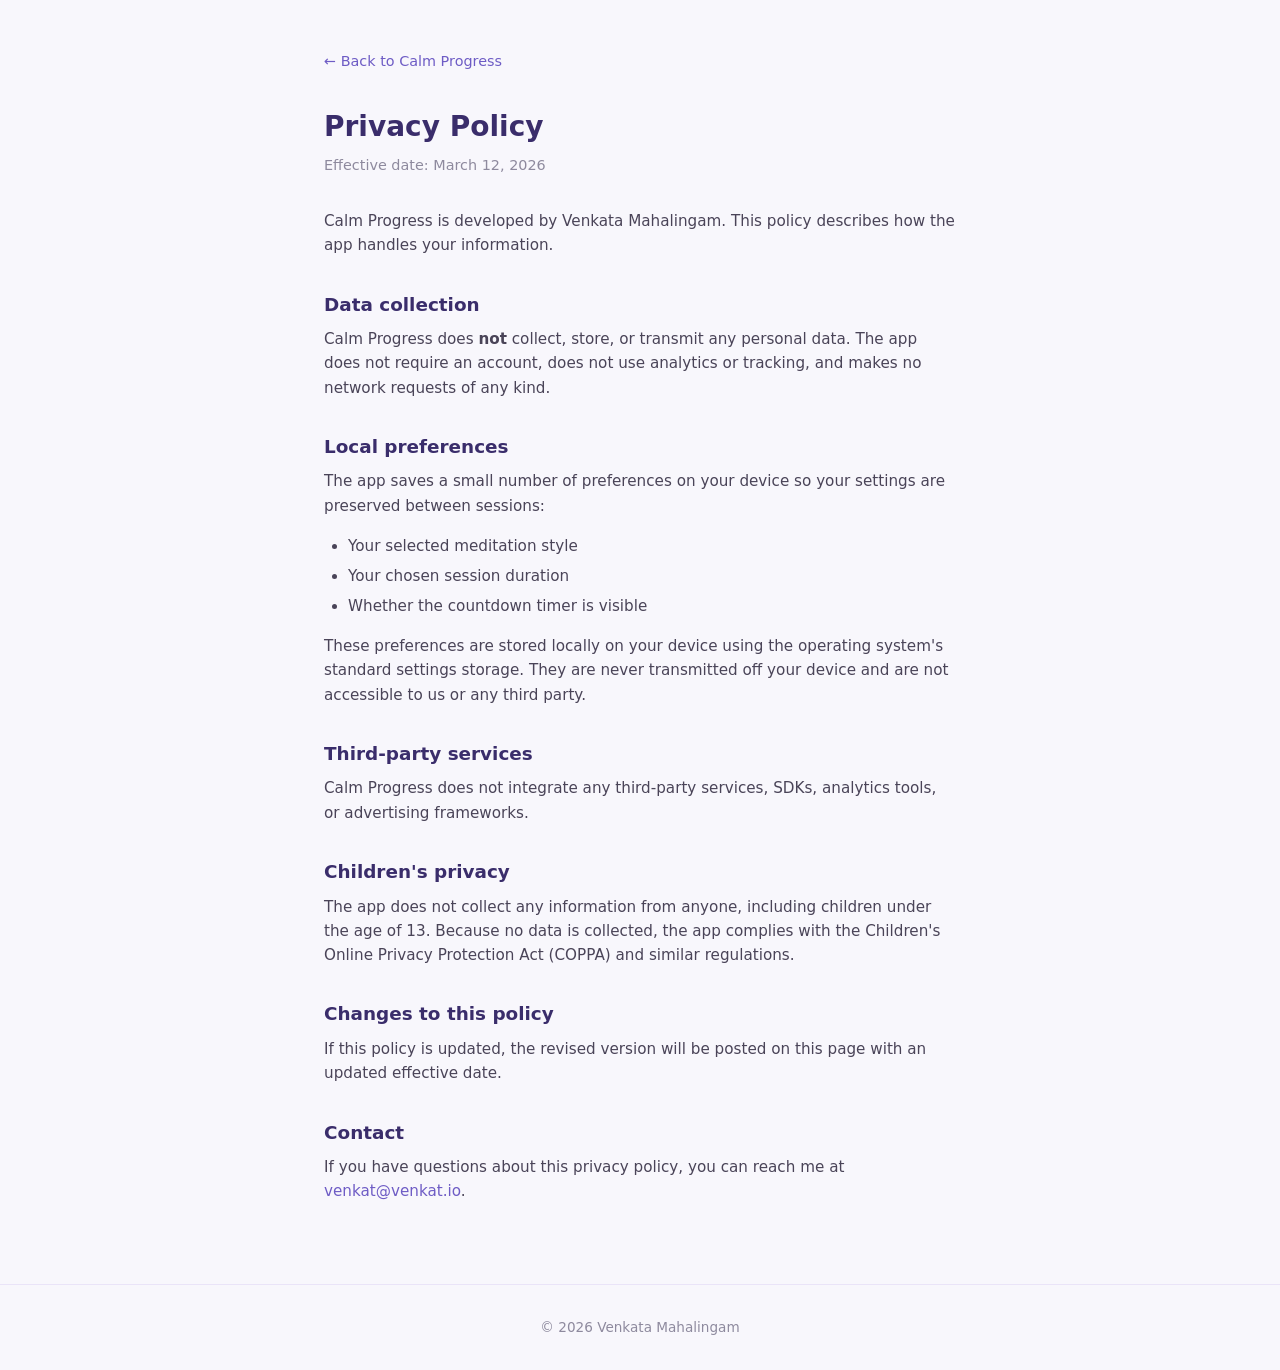
==== privacy/index.html @ 12ab7026 "Add landing page and privacy policy for App Store review Static site with app description and privac" ====
<!DOCTYPE html>
<html lang="en">
<head>
  <meta charset="utf-8">
  <meta name="viewport" content="width=device-width, initial-scale=1">
  <title>Privacy Policy — Calm Progress</title>
  <meta name="description" content="Privacy policy for the Calm Progress meditation timer app.">
  <link rel="stylesheet" href="../style.css">
</head>
<body>

  <div class="policy">
    <a class="back-link" href="../">&larr; Back to Calm Progress</a>

    <h1>Privacy Policy</h1>
    <p class="effective-date">Effective date: March 12, 2026</p>

    <p>Calm Progress is developed by Venkata Mahalingam. This policy describes how the app handles your information.</p>

    <h2>Data collection</h2>
    <p>Calm Progress does <strong>not</strong> collect, store, or transmit any personal data. The app does not require an account, does not use analytics or tracking, and makes no network requests of any kind.</p>

    <h2>Local preferences</h2>
    <p>The app saves a small number of preferences on your device so your settings are preserved between sessions:</p>
    <ul>
      <li>Your selected meditation style</li>
      <li>Your chosen session duration</li>
      <li>Whether the countdown timer is visible</li>
    </ul>
    <p>These preferences are stored locally on your device using the operating system's standard settings storage. They are never transmitted off your device and are not accessible to us or any third party.</p>

    <h2>Third-party services</h2>
    <p>Calm Progress does not integrate any third-party services, SDKs, analytics tools, or advertising frameworks.</p>

    <h2>Children's privacy</h2>
    <p>The app does not collect any information from anyone, including children under the age of 13. Because no data is collected, the app complies with the Children's Online Privacy Protection Act (COPPA) and similar regulations.</p>

    <h2>Changes to this policy</h2>
    <p>If this policy is updated, the revised version will be posted on this page with an updated effective date.</p>

    <h2>Contact</h2>
    <p>If you have questions about this privacy policy, you can reach me at <a href="mailto:venkat@venkat.io">venkat@venkat.io</a>.</p>
  </div>

  <footer>
    &copy; 2026 Venkata Mahalingam
  </footer>

</body>
</html>
---- style.css ----
* {
  margin: 0;
  padding: 0;
  box-sizing: border-box;
}

body {
  font-family: -apple-system, BlinkMacSystemFont, 'Segoe UI', system-ui, sans-serif;
  color: #2c2c2e;
  background: #f8f7fc;
  line-height: 1.6;
  -webkit-font-smoothing: antialiased;
}

a {
  color: #6e5cc5;
  text-decoration: none;
}

a:hover {
  text-decoration: underline;
}

/* ── Landing page ──────────────────────────── */

.hero {
  text-align: center;
  padding: 5rem 1.5rem 3rem;
  background: linear-gradient(145deg, #eae4f8, #f8f7fc 60%);
}

.hero h1 {
  font-size: 2.5rem;
  font-weight: 700;
  letter-spacing: -0.02em;
  color: #3a2d6b;
}

.hero .tagline {
  font-size: 1.15rem;
  color: #6b6685;
  margin-top: 0.5rem;
}

/* App Store badge — uncomment when live */
.app-store-link {
  display: inline-block;
  margin-top: 2rem;
}

.app-store-link img {
  height: 50px;
}

.features {
  max-width: 720px;
  margin: 0 auto;
  padding: 3rem 1.5rem 4rem;
}

.features h2 {
  font-size: 1.35rem;
  font-weight: 600;
  color: #3a2d6b;
  margin-bottom: 1.5rem;
  text-align: center;
}

.feature-grid {
  display: grid;
  grid-template-columns: repeat(auto-fit, minmax(200px, 1fr));
  gap: 1.5rem;
}

.feature-card {
  background: #fff;
  border-radius: 12px;
  padding: 1.25rem;
  box-shadow: 0 1px 4px rgba(0, 0, 0, 0.06);
}

.feature-card h3 {
  font-size: 1rem;
  font-weight: 600;
  color: #3a2d6b;
  margin-bottom: 0.35rem;
}

.feature-card p {
  font-size: 0.9rem;
  color: #6b6685;
}

footer {
  text-align: center;
  padding: 2rem 1.5rem;
  font-size: 0.85rem;
  color: #8e8a9e;
  border-top: 1px solid #eae4f8;
}

footer a {
  color: #6e5cc5;
}

footer .sep {
  margin: 0 0.5rem;
}

/* ── Privacy policy ────────────────────────── */

.policy {
  max-width: 680px;
  margin: 0 auto;
  padding: 3rem 1.5rem 4rem;
}

.policy h1 {
  font-size: 1.75rem;
  font-weight: 700;
  color: #3a2d6b;
  margin-bottom: 0.25rem;
}

.policy .effective-date {
  font-size: 0.9rem;
  color: #8e8a9e;
  margin-bottom: 2rem;
}

.policy h2 {
  font-size: 1.15rem;
  font-weight: 600;
  color: #3a2d6b;
  margin-top: 2rem;
  margin-bottom: 0.5rem;
}

.policy p,
.policy ul {
  font-size: 0.95rem;
  color: #4a4458;
  margin-bottom: 1rem;
}

.policy ul {
  padding-left: 1.5rem;
}

.policy li {
  margin-bottom: 0.35rem;
}

.back-link {
  display: inline-block;
  margin-bottom: 2rem;
  font-size: 0.9rem;
}
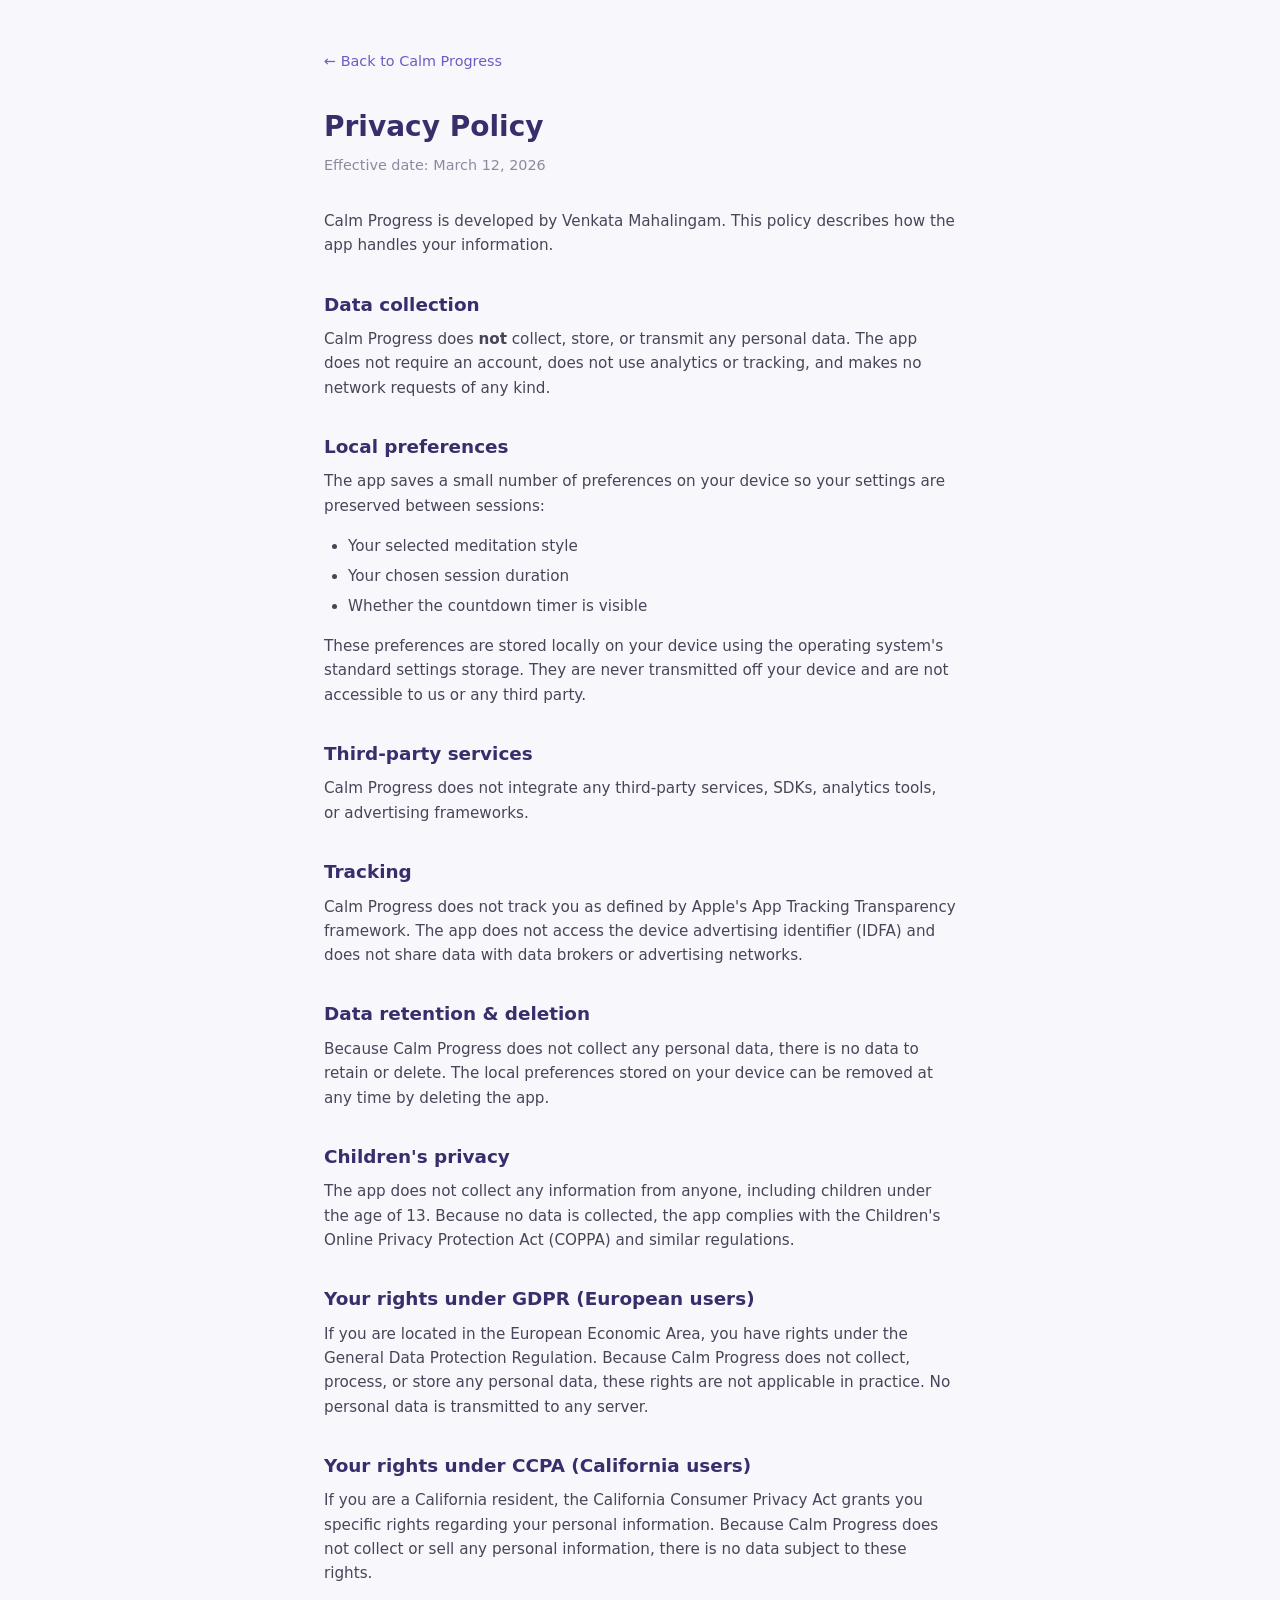
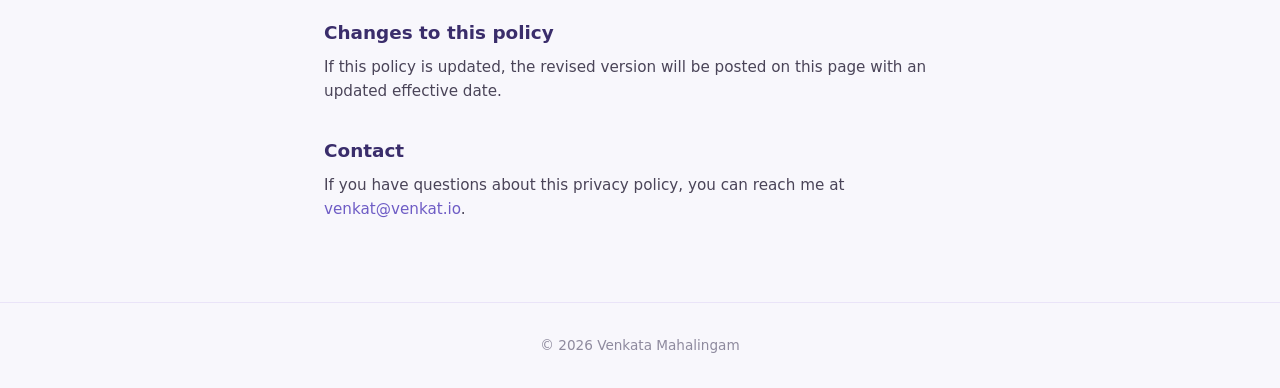
==== commit 3657e96c: "Add GDPR, CCPA, ATT tracking, and data retention sections to privacy policy Addresses App Store revi" ====
--- a/privacy/index.html
+++ b/privacy/index.html
@@ -32,8 +32,20 @@
     <h2>Third-party services</h2>
     <p>Calm Progress does not integrate any third-party services, SDKs, analytics tools, or advertising frameworks.</p>
 
+    <h2>Tracking</h2>
+    <p>Calm Progress does not track you as defined by Apple's App Tracking Transparency framework. The app does not access the device advertising identifier (IDFA) and does not share data with data brokers or advertising networks.</p>
+
+    <h2>Data retention &amp; deletion</h2>
+    <p>Because Calm Progress does not collect any personal data, there is no data to retain or delete. The local preferences stored on your device can be removed at any time by deleting the app.</p>
+
     <h2>Children's privacy</h2>
     <p>The app does not collect any information from anyone, including children under the age of 13. Because no data is collected, the app complies with the Children's Online Privacy Protection Act (COPPA) and similar regulations.</p>
+
+    <h2>Your rights under GDPR (European users)</h2>
+    <p>If you are located in the European Economic Area, you have rights under the General Data Protection Regulation. Because Calm Progress does not collect, process, or store any personal data, these rights are not applicable in practice. No personal data is transmitted to any server.</p>
+
+    <h2>Your rights under CCPA (California users)</h2>
+    <p>If you are a California resident, the California Consumer Privacy Act grants you specific rights regarding your personal information. Because Calm Progress does not collect or sell any personal information, there is no data subject to these rights.</p>
 
     <h2>Changes to this policy</h2>
     <p>If this policy is updated, the revised version will be posted on this page with an updated effective date.</p>
